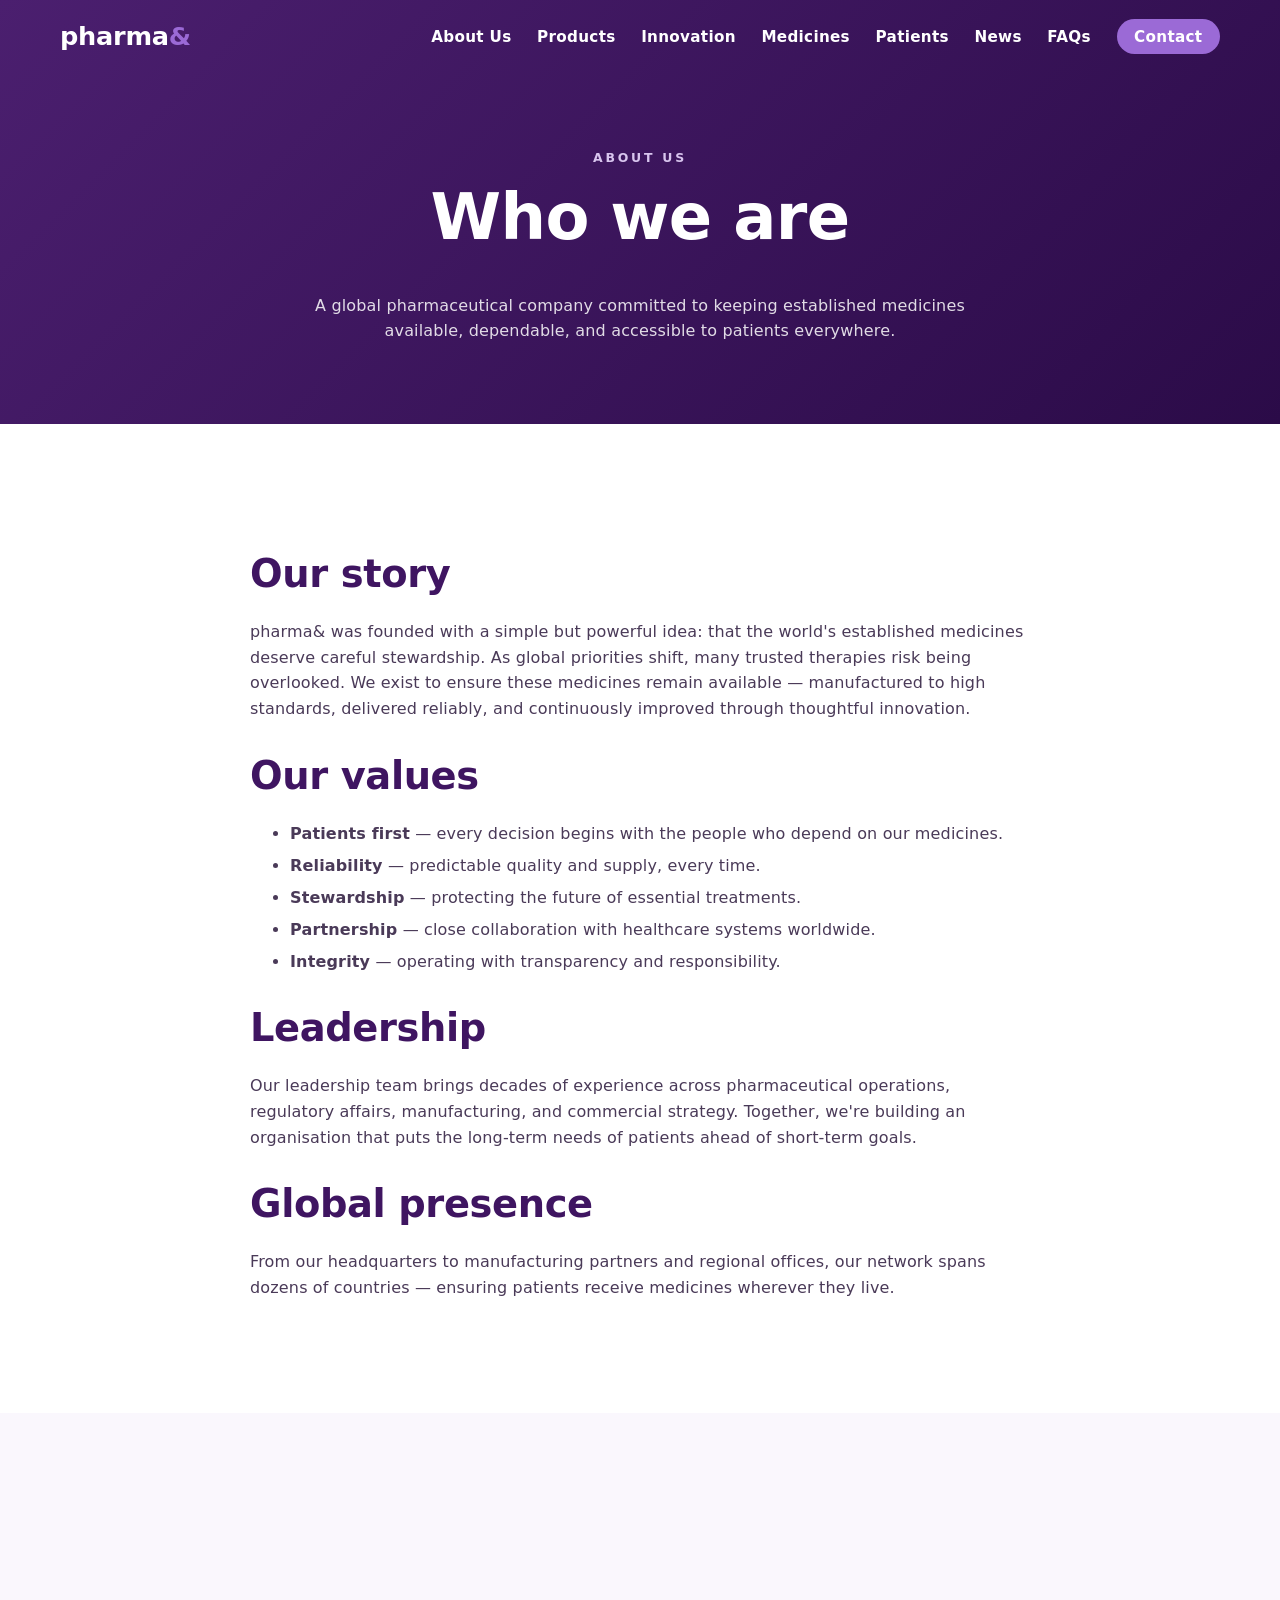
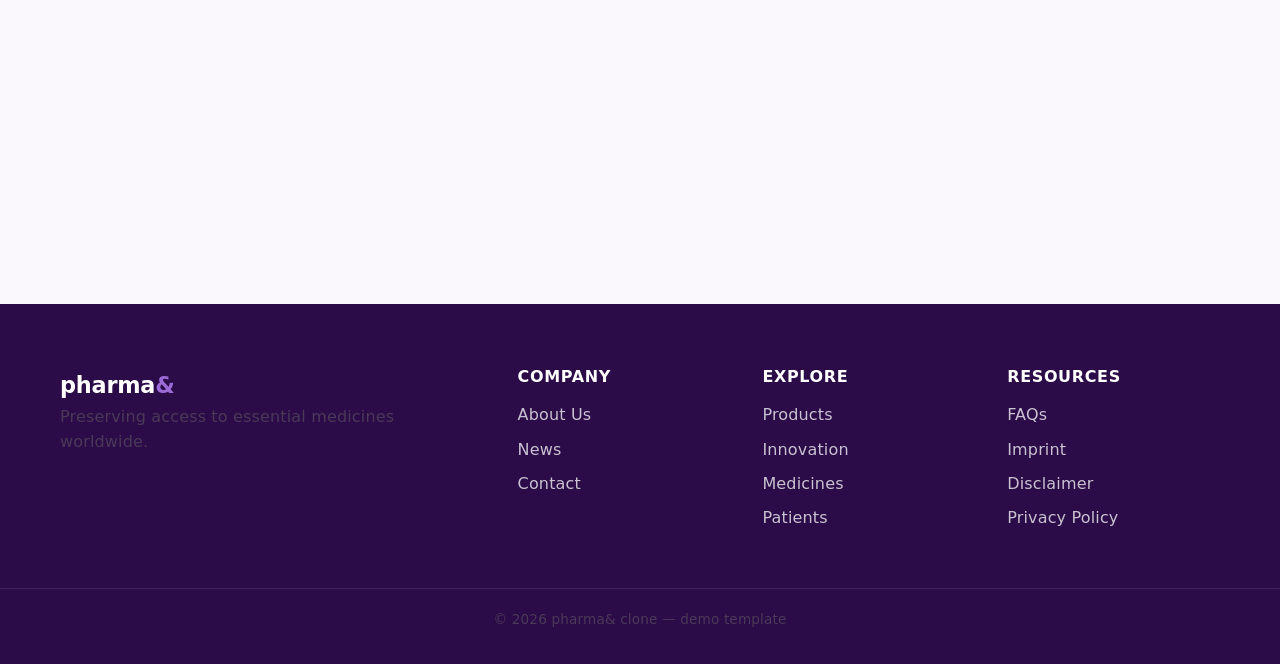
==== website/about.html @ 5383765c "Initial commit: Pharmaand RAG backend" ====
<!DOCTYPE html>
<html lang="en">
<head>
  <meta charset="UTF-8" />
  <meta name="viewport" content="width=device-width, initial-scale=1.0" />
  <title>About Us — pharma&</title>
  <link rel="stylesheet" href="styles.css" />
</head>
<body>
  <header class="site-header" id="siteHeader">
    <div class="container nav-wrap">
      <a href="index.html" class="logo"><span class="logo-text">pharma<span class="amp">&amp;</span></span></a>
      <button class="nav-toggle" id="navToggle" aria-label="Toggle navigation"><span></span><span></span><span></span></button>
      <nav class="primary-nav" id="primaryNav">
        <ul>
          <li><a href="about.html">About Us</a></li>
          <li><a href="products.html">Products</a></li>
          <li><a href="innovation.html">Innovation</a></li>
          <li><a href="medicines.html">Medicines</a></li>
          <li><a href="patients.html">Patients</a></li>
          <li><a href="news.html">News</a></li>
          <li><a href="faqs.html">FAQs</a></li>
          <li><a href="contact.html" class="nav-cta">Contact</a></li>
        </ul>
      </nav>
    </div>
  </header>

  <section class="page-banner">
    <div class="container">
      <span class="eyebrow" style="color:#d8c5ee;">About Us</span>
      <h1>Who we are</h1>
      <p>A global pharmaceutical company committed to keeping established medicines available, dependable, and accessible to patients everywhere.</p>
    </div>
  </section>

  <section class="section">
    <div class="container prose">
      <h2>Our story</h2>
      <p>pharma& was founded with a simple but powerful idea: that the world's established medicines deserve careful stewardship. As global priorities shift, many trusted therapies risk being overlooked. We exist to ensure these medicines remain available — manufactured to high standards, delivered reliably, and continuously improved through thoughtful innovation.</p>

      <h2>Our values</h2>
      <ul>
        <li><strong>Patients first</strong> — every decision begins with the people who depend on our medicines.</li>
        <li><strong>Reliability</strong> — predictable quality and supply, every time.</li>
        <li><strong>Stewardship</strong> — protecting the future of essential treatments.</li>
        <li><strong>Partnership</strong> — close collaboration with healthcare systems worldwide.</li>
        <li><strong>Integrity</strong> — operating with transparency and responsibility.</li>
      </ul>

      <h2>Leadership</h2>
      <p>Our leadership team brings decades of experience across pharmaceutical operations, regulatory affairs, manufacturing, and commercial strategy. Together, we're building an organisation that puts the long-term needs of patients ahead of short-term goals.</p>

      <h2>Global presence</h2>
      <p>From our headquarters to manufacturing partners and regional offices, our network spans dozens of countries — ensuring patients receive medicines wherever they live.</p>
    </div>
  </section>

  <section class="section section-cta">
    <div class="container">
      <div class="cta-card reveal">
        <h2>Want to learn more?</h2>
        <p>Talk to our team about partnerships, supply, or career opportunities.</p>
        <a href="contact.html" class="btn btn-light">Contact us</a>
      </div>
    </div>
  </section>

  <footer class="site-footer">
    <div class="container footer-grid">
      <div class="footer-col"><span class="logo-text">pharma<span class="amp">&amp;</span></span><p>Preserving access to essential medicines worldwide.</p></div>
      <div class="footer-col"><h4>Company</h4><ul><li><a href="about.html">About Us</a></li><li><a href="news.html">News</a></li><li><a href="contact.html">Contact</a></li></ul></div>
      <div class="footer-col"><h4>Explore</h4><ul><li><a href="products.html">Products</a></li><li><a href="innovation.html">Innovation</a></li><li><a href="medicines.html">Medicines</a></li><li><a href="patients.html">Patients</a></li></ul></div>
      <div class="footer-col"><h4>Resources</h4><ul><li><a href="faqs.html">FAQs</a></li><li><a href="#">Imprint</a></li><li><a href="#">Disclaimer</a></li><li><a href="#">Privacy Policy</a></li></ul></div>
    </div>
    <div class="footer-bottom"><div class="container"><p>© <span id="currentYear">2026</span> pharma& clone — demo template</p></div></div>
  </footer>
  <script src="js/main.js"></script>
<script src="js/chatbot.js"></script>
</body>
</html>
---- website/styles.css ----
/* ============================================================
   pharma& clone — compiled stylesheet
   Source: scss/styles.scss
   ============================================================ */

:root {
  --purple-900: #2b0b48;
  --purple-800: #3f1561;
  --purple-700: #4b1f6f;
  --purple-600: #5b2789;
  --purple-500: #7a3aa5;
  --purple-400: #9b6ad6;
  --purple-200: #d8c5ee;
  --purple-50:  #f6f0fb;
  --ink:        #1c1024;
  --ink-soft:   #4a3a58;
  --muted:      #7a6a85;
  --line:       #e7dff0;
  --bg:         #ffffff;
  --bg-soft:    #faf7fd;
  --radius:     14px;
  --radius-lg:  22px;
  --shadow-sm:  0 4px 16px rgba(75,31,111,.08);
  --shadow-md:  0 12px 36px rgba(75,31,111,.14);
  --shadow-lg:  0 24px 60px rgba(75,31,111,.22);
  --font-display: "Century Gothic", "CenturyGothic", "AppleGothic", "URW Gothic", "Jost", "Futura", "Trebuchet MS", system-ui, sans-serif;
  --font-body:    "Century Gothic", "CenturyGothic", "AppleGothic", "URW Gothic", "Jost", "Futura", "Trebuchet MS", system-ui, sans-serif;
}

*, *::before, *::after { box-sizing: border-box; }
html { scroll-behavior: smooth; }
body {
  margin: 0;
  font-family: var(--font-body);
  color: var(--ink);
  background: var(--bg);
  line-height: 1.6;
  -webkit-font-smoothing: antialiased;
  letter-spacing: .01em;
}
img { max-width: 100%; display: block; }
a { color: var(--purple-600); text-decoration: none; transition: color .2s ease; }
a:hover { color: var(--purple-800); }

h1, h2, h3, h4 {
  font-family: var(--font-display);
  color: var(--purple-800);
  margin: 0 0 .6em;
  line-height: 1.15;
  letter-spacing: -.01em;
}
h1 { font-size: clamp(2.2rem, 5vw, 4.2rem); font-weight: 700; }
h2 { font-size: clamp(1.7rem, 3vw, 2.6rem); font-weight: 700; }
h3 { font-size: 1.25rem; font-weight: 700; }
h4 { font-size: 1rem; font-weight: 700; letter-spacing: .04em; text-transform: uppercase; }
p  { margin: 0 0 1em; color: var(--ink-soft); }

.container { width: 100%; max-width: 1200px; margin: 0 auto; padding: 0 1.25rem; }

.eyebrow {
  display: inline-block;
  text-transform: uppercase;
  letter-spacing: .22em;
  font-size: .78rem;
  font-weight: 700;
  color: var(--purple-500);
  margin-bottom: .8rem;
}
.lede { font-size: 1.15rem; color: var(--ink); }

/* Buttons */
.btn {
  display: inline-block;
  padding: .9rem 1.6rem;
  border-radius: 999px;
  font-weight: 700;
  font-family: var(--font-display);
  letter-spacing: .04em;
  text-transform: uppercase;
  font-size: .85rem;
  transition: transform .2s ease, box-shadow .2s ease, background .2s ease, color .2s ease;
  border: 2px solid transparent;
  cursor: pointer;
}
.btn:hover { transform: translateY(-2px); }
.btn-primary { background: var(--purple-700); color: #fff; box-shadow: var(--shadow-sm); }
.btn-primary:hover { background: var(--purple-800); color: #fff; box-shadow: var(--shadow-md); }
.btn-ghost { background: transparent; color: #fff; border-color: rgba(255,255,255,.6); }
.btn-ghost:hover { background: #fff; color: var(--purple-800); }
.btn-light { background: #fff; color: var(--purple-700); }
.btn-light:hover { background: var(--purple-50); color: var(--purple-800); }

/* Header */
.site-header {
  position: fixed; top: 0; left: 0; right: 0;
  z-index: 50;
  padding: 1rem 0;
  transition: background .3s ease, box-shadow .3s ease, padding .3s ease;
  background: transparent;
}
.site-header.scrolled {
  background: rgba(255,255,255,.96);
  backdrop-filter: blur(12px);
  box-shadow: var(--shadow-sm);
  padding: .5rem 0;
}
.site-header.scrolled .logo-text,
.site-header.scrolled .primary-nav a { color: var(--purple-800); }
.site-header.scrolled .nav-toggle span { background: var(--purple-800); }

.nav-wrap { display: flex; align-items: center; justify-content: space-between; gap: 1rem; }

.logo-text {
  font-family: var(--font-display);
  font-weight: 700;
  font-size: 1.6rem;
  color: #fff;
  letter-spacing: -.01em;
  transition: color .3s ease;
}
.logo-text .amp { color: var(--purple-400); }

.primary-nav ul { display: flex; gap: 1.6rem; list-style: none; margin: 0; padding: 0; }
.primary-nav a {
  color: #fff; font-weight: 600; font-size: .95rem;
  letter-spacing: .02em; transition: color .2s ease; position: relative;
}
.primary-nav a::after {
  content: ""; position: absolute; left: 0; bottom: -6px;
  width: 0; height: 2px; background: var(--purple-400);
  transition: width .25s ease;
}
.primary-nav a:hover::after { width: 100%; }
.primary-nav .nav-cta {
  background: var(--purple-400); color: #fff !important;
  padding: .55rem 1.1rem; border-radius: 999px;
}
.primary-nav .nav-cta::after { display: none; }
.primary-nav .nav-cta:hover { background: var(--purple-500); }

.nav-toggle {
  display: none;
  width: 40px; height: 40px;
  background: transparent; border: 0; cursor: pointer;
  flex-direction: column; gap: 5px; align-items: center; justify-content: center;
}
.nav-toggle span { display: block; width: 26px; height: 2px; background: #fff; transition: all .3s ease; }
.nav-toggle.open span:nth-child(1) { transform: translateY(7px) rotate(45deg); }
.nav-toggle.open span:nth-child(2) { opacity: 0; }
.nav-toggle.open span:nth-child(3) { transform: translateY(-7px) rotate(-45deg); }

@media (max-width: 1024px) {
  .nav-toggle { display: flex; }
  .primary-nav {
    position: fixed; top: 0; right: -100%;
    height: 100vh; width: min(85vw, 360px);
    background: var(--purple-800);
    padding: 6rem 2rem 2rem;
    transition: right .35s ease;
    box-shadow: var(--shadow-lg);
  }
  .primary-nav.open { right: 0; }
  .primary-nav ul { flex-direction: column; gap: 1.2rem; }
  .primary-nav a { color: #fff; font-size: 1.1rem; }
}

/* Hero */
.hero {
  position: relative;
  min-height: 100vh;
  display: flex; align-items: center;
  background: radial-gradient(ellipse at 30% 30%, #6f2db0 0%, var(--purple-800) 40%, var(--purple-900) 100%);
  color: #fff;
  overflow: hidden;
  isolation: isolate;
}
.hero::before {
  content: ""; position: absolute; inset: 0; z-index: -1;
  background:
    radial-gradient(circle at 80% 20%, rgba(155,106,214,.35), transparent 50%),
    radial-gradient(circle at 20% 80%, rgba(122,58,165,.45), transparent 50%);
  animation: drift 20s ease-in-out infinite alternate;
}
.hero-overlay {
  position: absolute; inset: 0;
  background: linear-gradient(180deg, rgba(0,0,0,0) 60%, rgba(43,11,72,.6) 100%);
  pointer-events: none;
}
.hero-content { position: relative; padding: 8rem 1.25rem 6rem; max-width: 900px; }
.hero-title { color: #fff; font-weight: 700; margin-bottom: 1.5rem; }
.hero-sub {
  font-size: clamp(1rem, 1.4vw, 1.2rem);
  color: rgba(255,255,255,.88);
  margin-bottom: 2rem; max-width: 640px;
}
.hero-actions { display: flex; gap: 1rem; flex-wrap: wrap; }

.scroll-cue {
  position: absolute; bottom: 2rem; left: 50%; transform: translateX(-50%);
  width: 24px; height: 40px;
  border: 2px solid rgba(255,255,255,.6);
  border-radius: 14px;
}
.scroll-cue span {
  display: block; width: 4px; height: 8px;
  background: #fff; border-radius: 2px; margin: 6px auto;
  animation: scrollCue 1.6s ease-in-out infinite;
}
@keyframes scrollCue {
  0%   { transform: translateY(0); opacity: 1; }
  100% { transform: translateY(14px); opacity: 0; }
}
@keyframes drift {
  0%   { transform: translate(0,0); }
  100% { transform: translate(-30px, 20px); }
}

/* Sections */
.section { padding: 6rem 0; }
.section-head { text-align: center; max-width: 720px; margin: 0 auto 3rem; }
.grid-2 { display: grid; grid-template-columns: 1fr 1fr; gap: 3rem; align-items: start; }
@media (max-width: 768px) { .grid-2 { grid-template-columns: 1fr; gap: 1.5rem; } }
.section-mission { background: var(--bg-soft); }

/* Pillars */
.pillars { display: grid; grid-template-columns: repeat(4, 1fr); gap: 1.5rem; }
@media (max-width: 1024px) { .pillars { grid-template-columns: repeat(2, 1fr); } }
@media (max-width: 540px)  { .pillars { grid-template-columns: 1fr; } }
.pillar {
  background: #fff;
  border: 1px solid var(--line);
  border-radius: var(--radius-lg);
  padding: 2rem 1.5rem;
  transition: transform .3s ease, box-shadow .3s ease, border-color .3s ease;
}
.pillar:hover { transform: translateY(-6px); box-shadow: var(--shadow-md); border-color: var(--purple-200); }
.pillar-icon {
  width: 56px; height: 56px;
  display: grid; place-items: center;
  background: var(--purple-50);
  border-radius: 14px;
  color: var(--purple-700);
  margin-bottom: 1.25rem;
}
.pillar-icon svg { width: 30px; height: 30px; }
.link-arrow {
  display: inline-block;
  font-weight: 700; font-size: .9rem;
  letter-spacing: .04em; text-transform: uppercase;
  color: var(--purple-700);
  margin-top: .5rem;
  transition: transform .2s ease;
}
.link-arrow:hover { transform: translateX(4px); color: var(--purple-800); }

/* Stats */
.section-stats { background: linear-gradient(135deg, var(--purple-700), var(--purple-900)); color: #fff; }
.stats { display: grid; grid-template-columns: repeat(4, 1fr); gap: 2rem; text-align: center; }
@media (max-width: 1024px) { .stats { grid-template-columns: repeat(2, 1fr); } }
@media (max-width: 480px)  { .stats { grid-template-columns: 1fr; } }
.stat-num {
  font-family: var(--font-display);
  font-size: clamp(2.5rem, 5vw, 4rem);
  font-weight: 700; color: #fff;
  line-height: 1; margin-bottom: .5rem;
}
.stat-num::after { content: "+"; color: var(--purple-400); }
.stat-label {
  text-transform: uppercase;
  letter-spacing: .15em;
  font-size: .85rem;
  color: rgba(255,255,255,.85);
}

/* News */
.news-grid { display: grid; grid-template-columns: repeat(3, 1fr); gap: 1.75rem; }
@media (max-width: 1024px) { .news-grid { grid-template-columns: 1fr 1fr; } }
@media (max-width: 640px)  { .news-grid { grid-template-columns: 1fr; } }
.news-card {
  background: #fff;
  border: 1px solid var(--line);
  border-radius: var(--radius-lg);
  overflow: hidden;
  transition: transform .3s ease, box-shadow .3s ease;
}
.news-card:hover { transform: translateY(-6px); box-shadow: var(--shadow-md); }
.news-img { aspect-ratio: 16/10; }
.news-body { padding: 1.5rem; }
.news-date {
  text-transform: uppercase;
  letter-spacing: .15em;
  font-size: .75rem;
  color: var(--purple-500);
  font-weight: 700;
}

/* CTA */
.section-cta { background: var(--bg-soft); }
.cta-card {
  background: linear-gradient(135deg, var(--purple-600), var(--purple-800));
  color: #fff;
  padding: 4rem 2rem;
  border-radius: var(--radius-lg);
  text-align: center;
  box-shadow: var(--shadow-md);
}
.cta-card h2 { color: #fff; }
.cta-card p  { color: rgba(255,255,255,.9); max-width: 600px; margin: 0 auto 1.5rem; }

/* Footer */
.site-footer {
  background: var(--purple-900);
  color: rgba(255,255,255,.8);
  padding: 4rem 0 0;
}
.site-footer h4 { color: #fff; margin-bottom: 1rem; }
.site-footer a  { color: rgba(255,255,255,.75); }
.site-footer a:hover { color: #fff; }
.site-footer .logo-text { color: #fff; font-size: 1.4rem; }

.footer-grid {
  display: grid;
  grid-template-columns: 2fr 1fr 1fr 1fr;
  gap: 2rem;
  padding-bottom: 3rem;
}
@media (max-width: 768px) { .footer-grid { grid-template-columns: 1fr 1fr; } }
@media (max-width: 480px) { .footer-grid { grid-template-columns: 1fr; } }
.footer-col ul { list-style: none; padding: 0; margin: 0; }
.footer-col li { margin-bottom: .55rem; }
.footer-bottom {
  border-top: 1px solid rgba(255,255,255,.1);
  padding: 1.25rem 0;
  font-size: .85rem;
  color: rgba(255,255,255,.6);
  text-align: center;
}

/* Animations */
.fade-up { opacity: 0; transform: translateY(20px); animation: fadeUp .9s ease forwards; }
.delay-1 { animation-delay: .15s; }
.delay-2 { animation-delay: .3s; }
.delay-3 { animation-delay: .45s; }
@keyframes fadeUp { to { opacity: 1; transform: translateY(0); } }

.reveal {
  opacity: 0;
  transform: translateY(30px);
  transition: opacity .8s ease, transform .8s ease;
}
.reveal.visible { opacity: 1; transform: translateY(0); }
.reveal.delay-1 { transition-delay: .12s; }
.reveal.delay-2 { transition-delay: .24s; }
.reveal.delay-3 { transition-delay: .36s; }

/* Page banner */
.page-banner {
  background: linear-gradient(135deg, var(--purple-700), var(--purple-900));
  color: #fff;
  padding: 9rem 0 5rem;
  text-align: center;
}
.page-banner h1 { color: #fff; }
.page-banner p  { color: rgba(255,255,255,.85); max-width: 720px; margin: 0 auto; }

/* Prose */
.prose { max-width: 820px; margin: 0 auto; }
.prose h2 { margin-top: 2rem; }
.prose ul li { margin-bottom: .4rem; color: var(--ink-soft); }

/* Cards */
.card-grid {
  display: grid; gap: 1.5rem;
  grid-template-columns: repeat(3, 1fr);
}
@media (max-width: 1024px) { .card-grid { grid-template-columns: repeat(2, 1fr); } }
@media (max-width: 540px)  { .card-grid { grid-template-columns: 1fr; } }
.card {
  background: #fff;
  border: 1px solid var(--line);
  border-radius: var(--radius-lg);
  padding: 1.75rem;
  transition: transform .3s ease, box-shadow .3s ease, border-color .3s ease;
}
.card:hover { transform: translateY(-4px); box-shadow: var(--shadow-md); border-color: var(--purple-200); }
.card h3 { color: var(--purple-800); }

/* FAQ */
.faq-list { max-width: 820px; margin: 0 auto; }
.faq-item {
  border-bottom: 1px solid var(--line);
  padding: 1.25rem 0;
}
.faq-item summary {
  cursor: pointer;
  font-weight: 700;
  color: var(--purple-800);
  font-family: var(--font-display);
  font-size: 1.05rem;
  list-style: none;
  position: relative;
  padding-right: 2rem;
}
.faq-item summary::-webkit-details-marker { display: none; }
.faq-item summary::after {
  content: "+";
  position: absolute; right: 0; top: 0;
  color: var(--purple-500);
  font-size: 1.6rem; line-height: 1;
  transition: transform .2s ease;
}
.faq-item[open] summary::after { content: "−"; }
.faq-item p { margin-top: .8rem; }

/* Contact */
.contact-grid {
  display: grid;
  grid-template-columns: 1fr 1fr;
  gap: 3rem;
}
@media (max-width: 768px) { .contact-grid { grid-template-columns: 1fr; } }
.form-group { margin-bottom: 1.25rem; }
label {
  display: block; font-weight: 700;
  color: var(--purple-800);
  margin-bottom: .4rem;
  font-size: .9rem; letter-spacing: .03em;
}
input, textarea, select {
  width: 100%;
  padding: .85rem 1rem;
  border: 1.5px solid var(--line);
  border-radius: var(--radius);
  font-family: var(--font-body);
  font-size: 1rem;
  background: #fff;
  color: var(--ink);
  transition: border-color .2s ease, box-shadow .2s ease;
}
input:focus, textarea:focus, select:focus {
  outline: none;
  border-color: var(--purple-500);
  box-shadow: 0 0 0 4px rgba(122,58,165,.15);
}
textarea { min-height: 140px; resize: vertical; }

.contact-info {
  background: var(--purple-50);
  border-radius: var(--radius-lg);
  padding: 2rem;
}
.contact-info h3 { color: var(--purple-800); }
.contact-info p strong { color: var(--purple-800); }
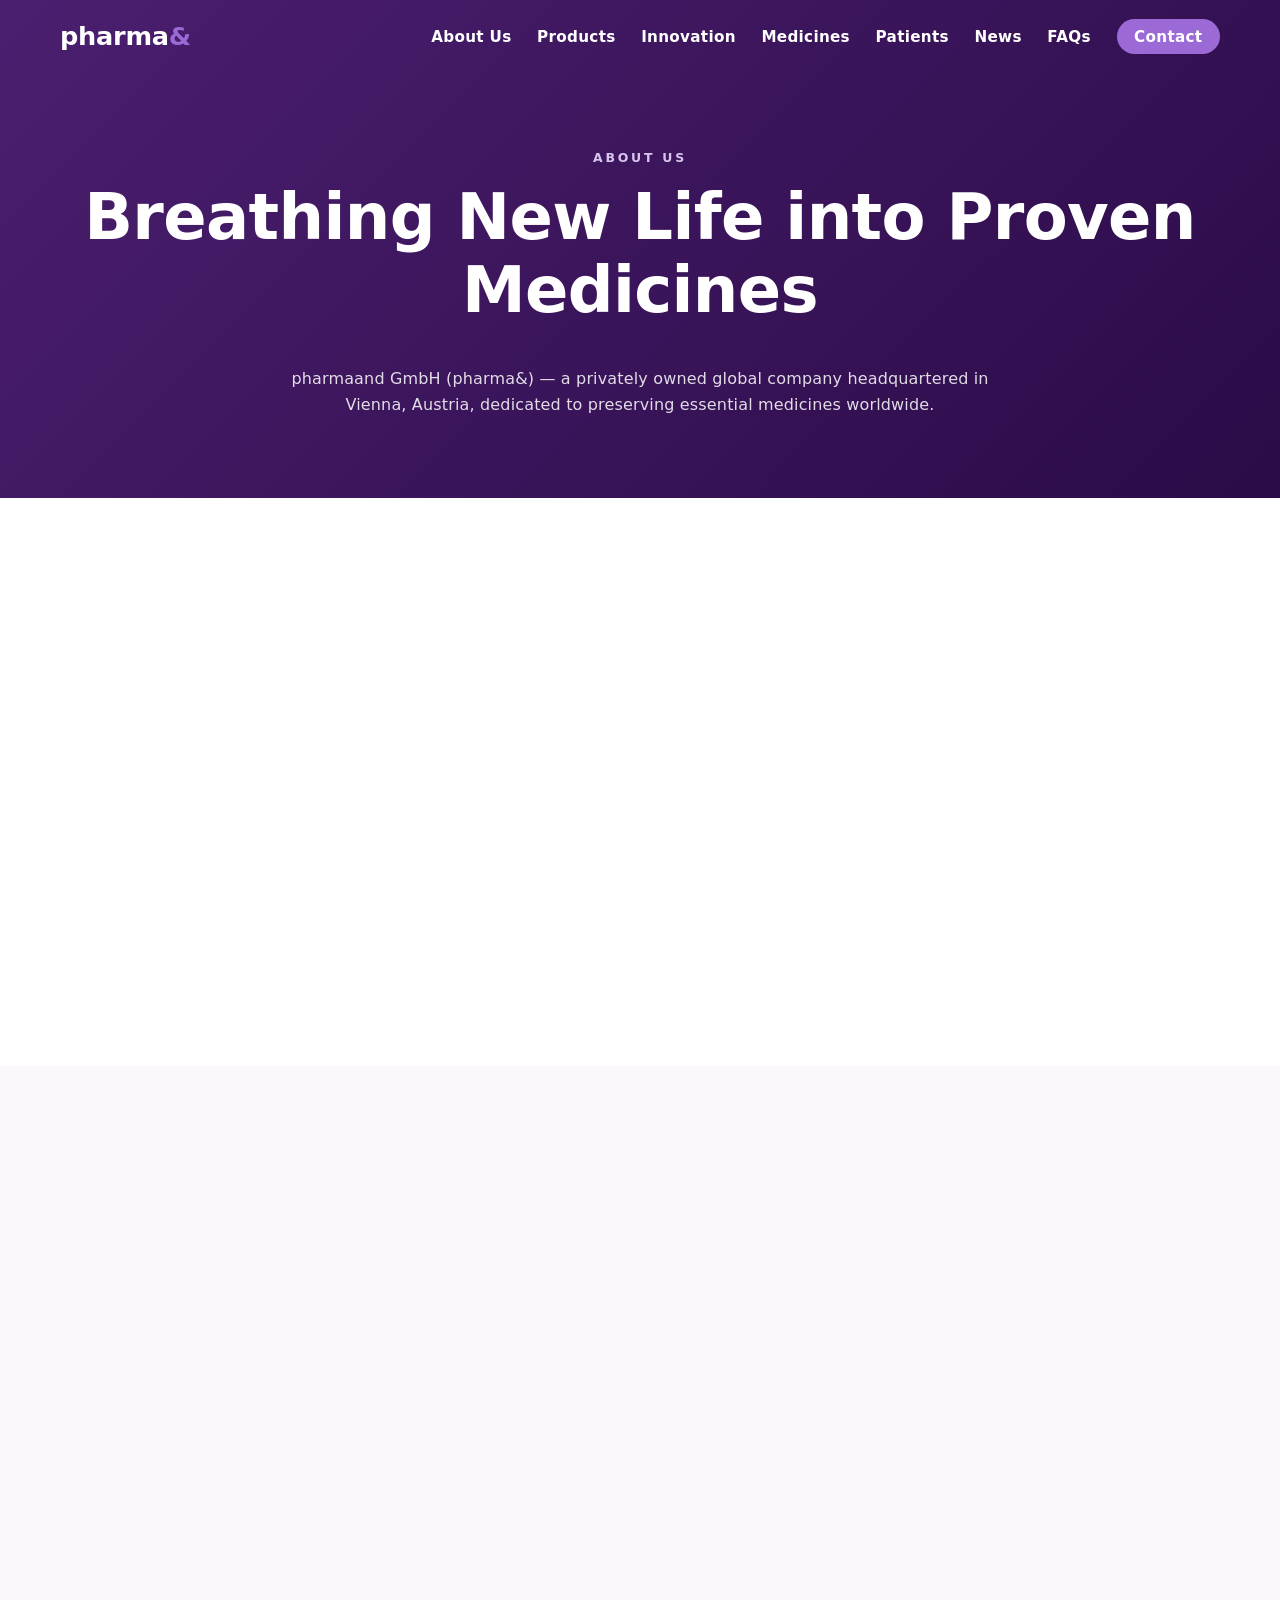
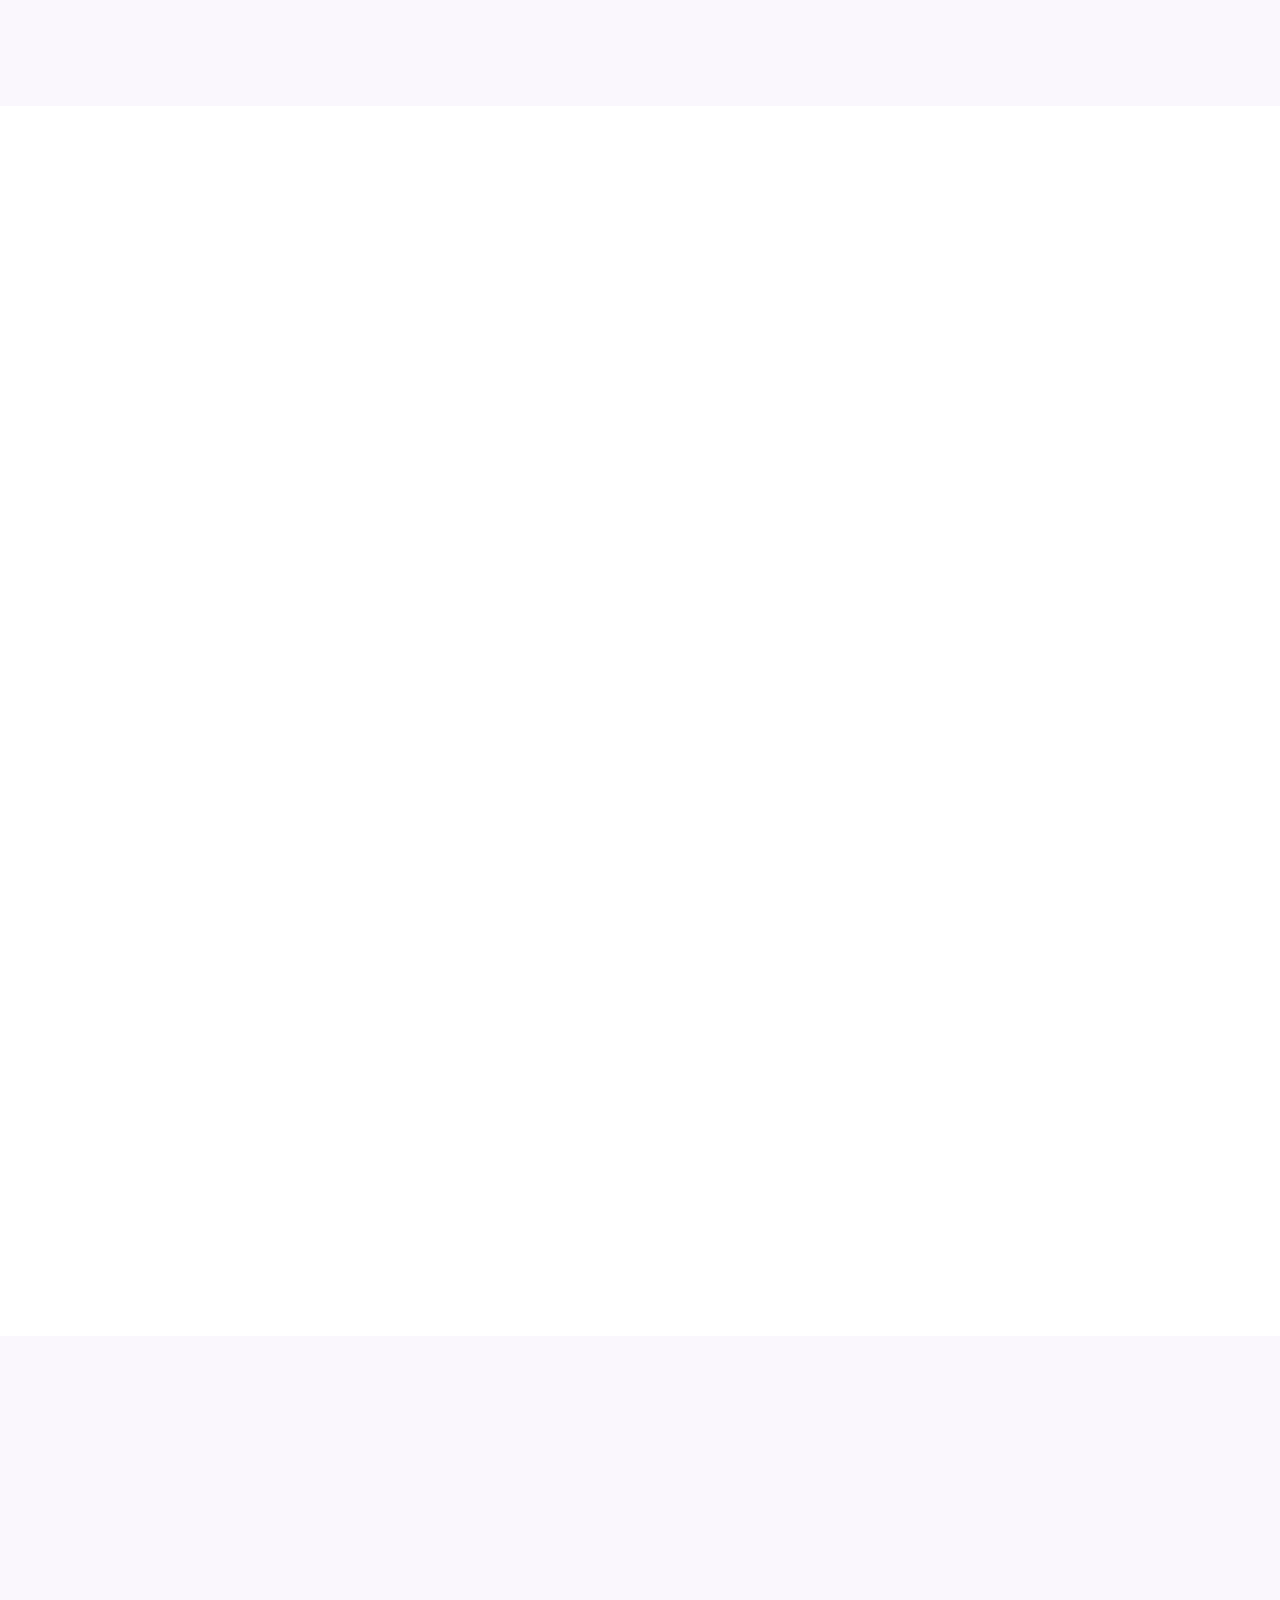
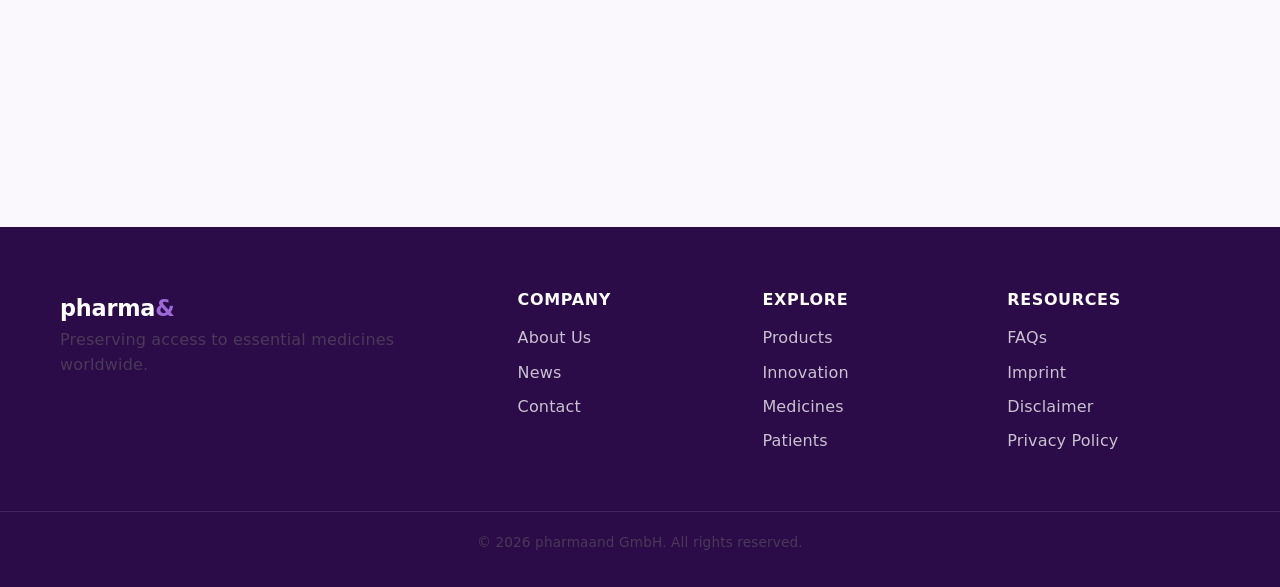
==== commit 33fac082: "Sync all real pharmaand.com content to website/ for RAG rebuild" ====
--- a/website/about.html
+++ b/website/about.html
@@ -29,30 +29,59 @@
   <section class="page-banner">
     <div class="container">
       <span class="eyebrow" style="color:#d8c5ee;">About Us</span>
-      <h1>Who we are</h1>
-      <p>A global pharmaceutical company committed to keeping established medicines available, dependable, and accessible to patients everywhere.</p>
+      <h1>Breathing New Life into Proven Medicines</h1>
+      <p>pharmaand GmbH (pharma&) — a privately owned global company headquartered in Vienna, Austria, dedicated to preserving essential medicines worldwide.</p>
     </div>
   </section>
 
   <section class="section">
-    <div class="container prose">
-      <h2>Our story</h2>
-      <p>pharma& was founded with a simple but powerful idea: that the world's established medicines deserve careful stewardship. As global priorities shift, many trusted therapies risk being overlooked. We exist to ensure these medicines remain available — manufactured to high standards, delivered reliably, and continuously improved through thoughtful innovation.</p>
+    <div class="container grid-2">
+      <div class="reveal">
+        <span class="eyebrow">Who We Are</span>
+        <h2>A global force for essential medicine availability</h2>
+      </div>
+      <div class="reveal delay-1">
+        <p class="lede">pharmaand GmbH (pharma&) is a privately owned global company headquartered in Vienna, Austria. Since our inception in 2017, we have been dedicated to preserving the availability and fostering the further development of essential medicines worldwide to leave no patient behind.</p>
+        <p>Whether a former blockbuster or niche medicine, we have acquired the worldwide rights to and integrated 10+ high-need specialty therapeutics.</p>
+        <p>Our global network of partners, combined with our presence in 15 countries with a geographic focus on Europe and the U.S., spans all pharmaceutical functions, making us an integration powerhouse across the development continuum.</p>
+      </div>
+    </div>
+  </section>
 
-      <h2>Our values</h2>
-      <ul>
-        <li><strong>Patients first</strong> — every decision begins with the people who depend on our medicines.</li>
-        <li><strong>Reliability</strong> — predictable quality and supply, every time.</li>
-        <li><strong>Stewardship</strong> — protecting the future of essential treatments.</li>
-        <li><strong>Partnership</strong> — close collaboration with healthcare systems worldwide.</li>
-        <li><strong>Integrity</strong> — operating with transparency and responsibility.</li>
-      </ul>
+  <section class="section section-pillars" style="background:var(--bg-soft);">
+    <div class="container">
+      <div class="section-head reveal"><span class="eyebrow">Our Portfolio</span><h2>Portfolio of Essential Medicines</h2></div>
+      <div class="pillars">
+        <article class="pillar reveal"><h3>Acquisition</h3><p>pharma&'s agility enables rapid scaling. Bold acquisitions include Pegasys® (peginterferon alfa-2a) and Rubraca® (rucaparib), expanding our portfolio and capabilities.</p></article>
+        <article class="pillar reveal delay-1"><h3>Integrated Organisation</h3><p>With subsidiaries, joint ventures, and partners, pharma& is fully integrated — spanning R&D, manufacturing, distribution, and patient access services.</p></article>
+        <article class="pillar reveal delay-2"><h3>Therapy Areas</h3><p>Our portfolio spans hematology, oncology, cardiovascular, infectious disease, and more — with an increasing focus on hematological and oncological treatments.</p></article>
+        <article class="pillar reveal delay-3"><h3>Global Reach</h3><p>Present in 15 countries across Europe and the U.S. with a global partner network ensuring patients receive medicines wherever they live.</p></article>
+      </div>
+    </div>
+  </section>
 
-      <h2>Leadership</h2>
-      <p>Our leadership team brings decades of experience across pharmaceutical operations, regulatory affairs, manufacturing, and commercial strategy. Together, we're building an organisation that puts the long-term needs of patients ahead of short-term goals.</p>
+  <section class="section">
+    <div class="container">
+      <div class="section-head reveal"><span class="eyebrow">Our Journey</span><h2>Exceptional Growth Since 2017</h2></div>
+      <div class="prose reveal">
+        <p><strong>2017 — Early Days:</strong> Corporate formation and build-up of European partner network.</p>
+        <p><strong>2018–2021 — Off-Patent Portfolio Acquisition:</strong> Anafranil®, Androskat®, Asacol®, Dridase®, Emselex®, Euphyllin®, Faktu®, Levact®.</p>
+        <p><strong>2021 — Integration Powerhouse:</strong> Pegasys® acquisition from F. Hoffmann-La Roche Ltd. (Roche) and Loba biotech acquisition.</p>
+        <p><strong>2022 — Farydak® Acquisition:</strong> Commercial building block begins with UK commercial structure. pharma& affiliates initiated.</p>
+        <p><strong>2023 — Rubraca® Acquisition:</strong> Onboarding of U.S. and Europe commercial, medical, pricing and market access, and development talent.</p>
+        <p><strong>2024:</strong> pharma& acquires global rights to satraplatin from Dayton Therapeutics. Promotional agreement with Tolmar for certain Rubraca® U.S. indications.</p>
+        <p><strong>2025:</strong> pharma& expands development as its secondary packaging facility begins operations in Scheibbs, Austria.</p>
+      </div>
+    </div>
+  </section>
 
-      <h2>Global presence</h2>
-      <p>From our headquarters to manufacturing partners and regional offices, our network spans dozens of countries — ensuring patients receive medicines wherever they live.</p>
+  <section class="section">
+    <div class="container">
+      <div class="section-head reveal"><span class="eyebrow">Leadership</span><h2>Managing Directors</h2></div>
+      <div class="grid-2 reveal">
+        <div class="pillar"><h3>Frank Rotmann</h3><p>Managing Director, pharmaand GmbH</p></div>
+        <div class="pillar"><h3>Elmar Zagler</h3><p>Managing Director, pharmaand GmbH</p></div>
+      </div>
     </div>
   </section>
 
@@ -71,9 +100,9 @@
       <div class="footer-col"><span class="logo-text">pharma<span class="amp">&amp;</span></span><p>Preserving access to essential medicines worldwide.</p></div>
       <div class="footer-col"><h4>Company</h4><ul><li><a href="about.html">About Us</a></li><li><a href="news.html">News</a></li><li><a href="contact.html">Contact</a></li></ul></div>
       <div class="footer-col"><h4>Explore</h4><ul><li><a href="products.html">Products</a></li><li><a href="innovation.html">Innovation</a></li><li><a href="medicines.html">Medicines</a></li><li><a href="patients.html">Patients</a></li></ul></div>
-      <div class="footer-col"><h4>Resources</h4><ul><li><a href="faqs.html">FAQs</a></li><li><a href="#">Imprint</a></li><li><a href="#">Disclaimer</a></li><li><a href="#">Privacy Policy</a></li></ul></div>
+      <div class="footer-col"><h4>Resources</h4><ul><li><a href="faqs.html">FAQs</a></li><li><a href="imprint.html">Imprint</a></li><li><a href="disclaimer.html">Disclaimer</a></li><li><a href="privacy.html">Privacy Policy</a></li></ul></div>
     </div>
-    <div class="footer-bottom"><div class="container"><p>© <span id="currentYear">2026</span> pharma& clone — demo template</p></div></div>
+    <div class="footer-bottom"><div class="container"><p>© <span id="currentYear">2026</span> pharmaand GmbH. All rights reserved.</p></div></div>
   </footer>
   <script src="js/main.js"></script>
 <script src="js/chatbot.js"></script>
